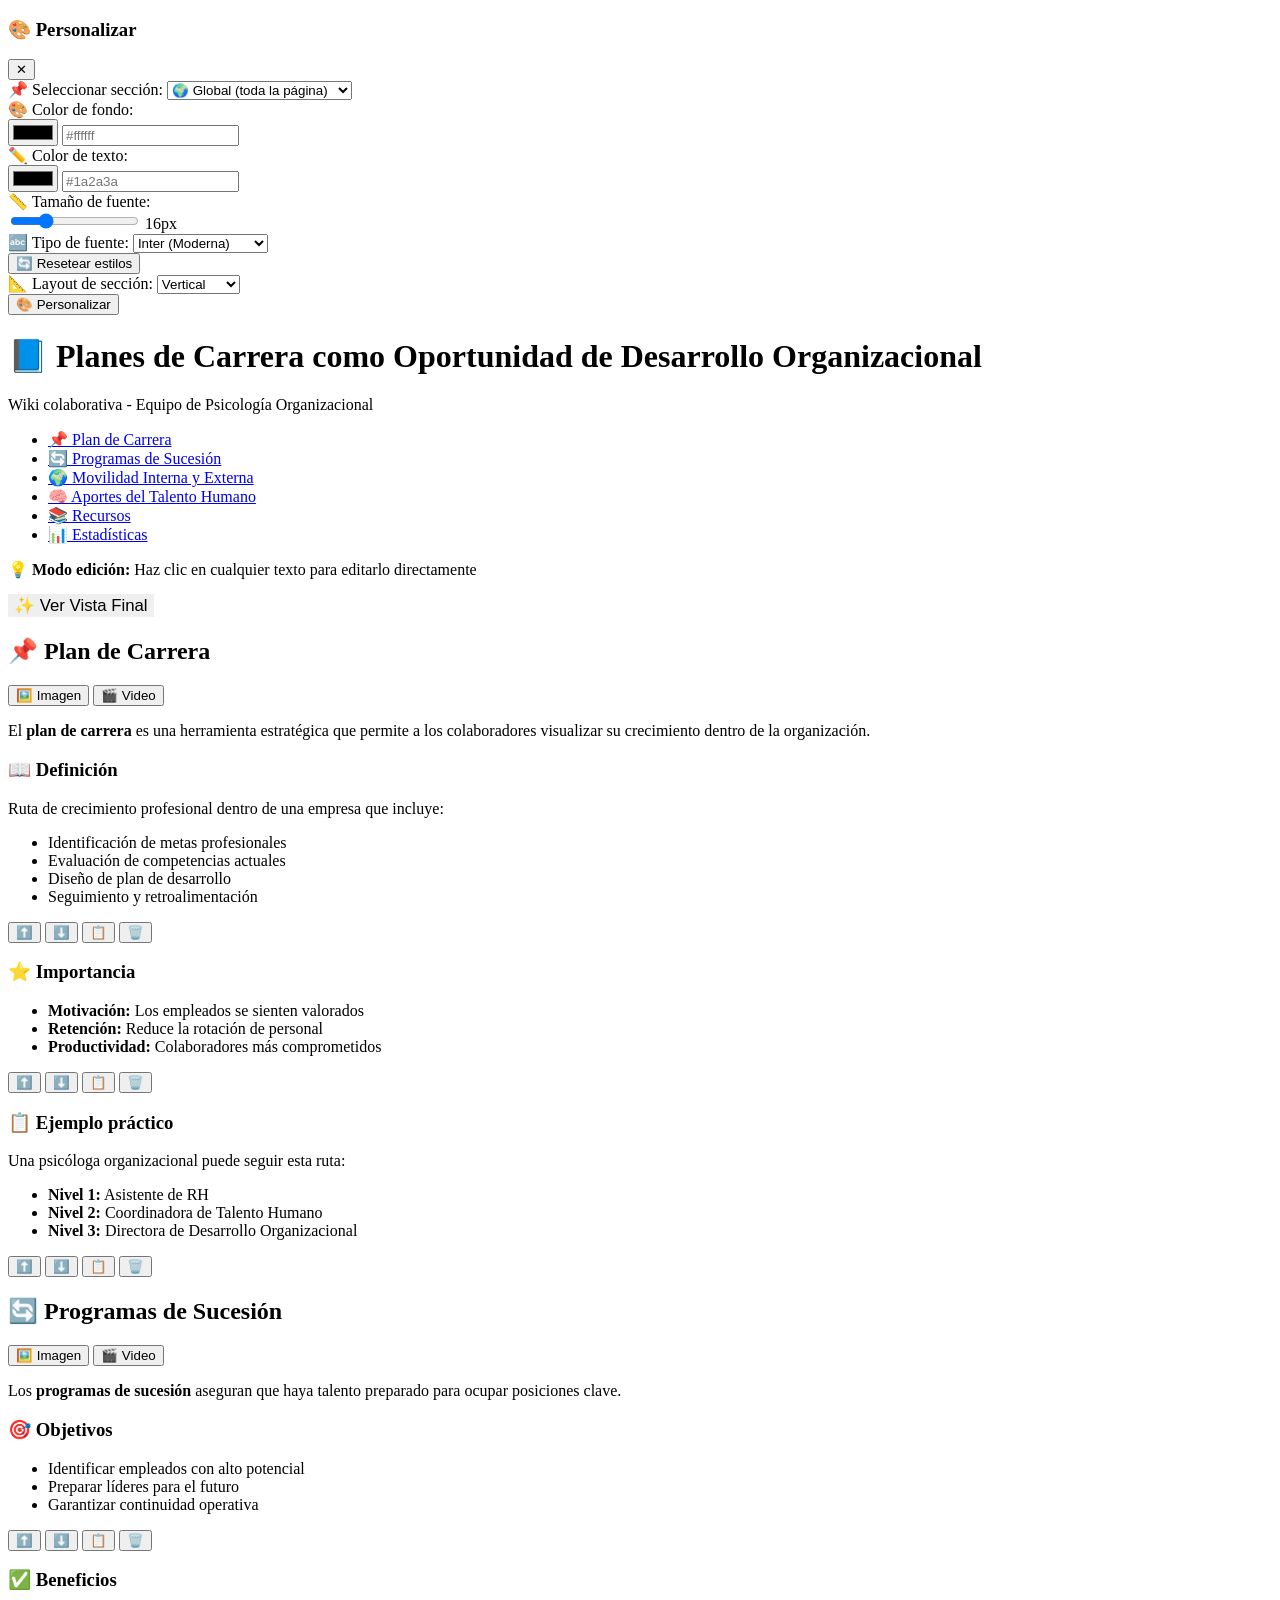
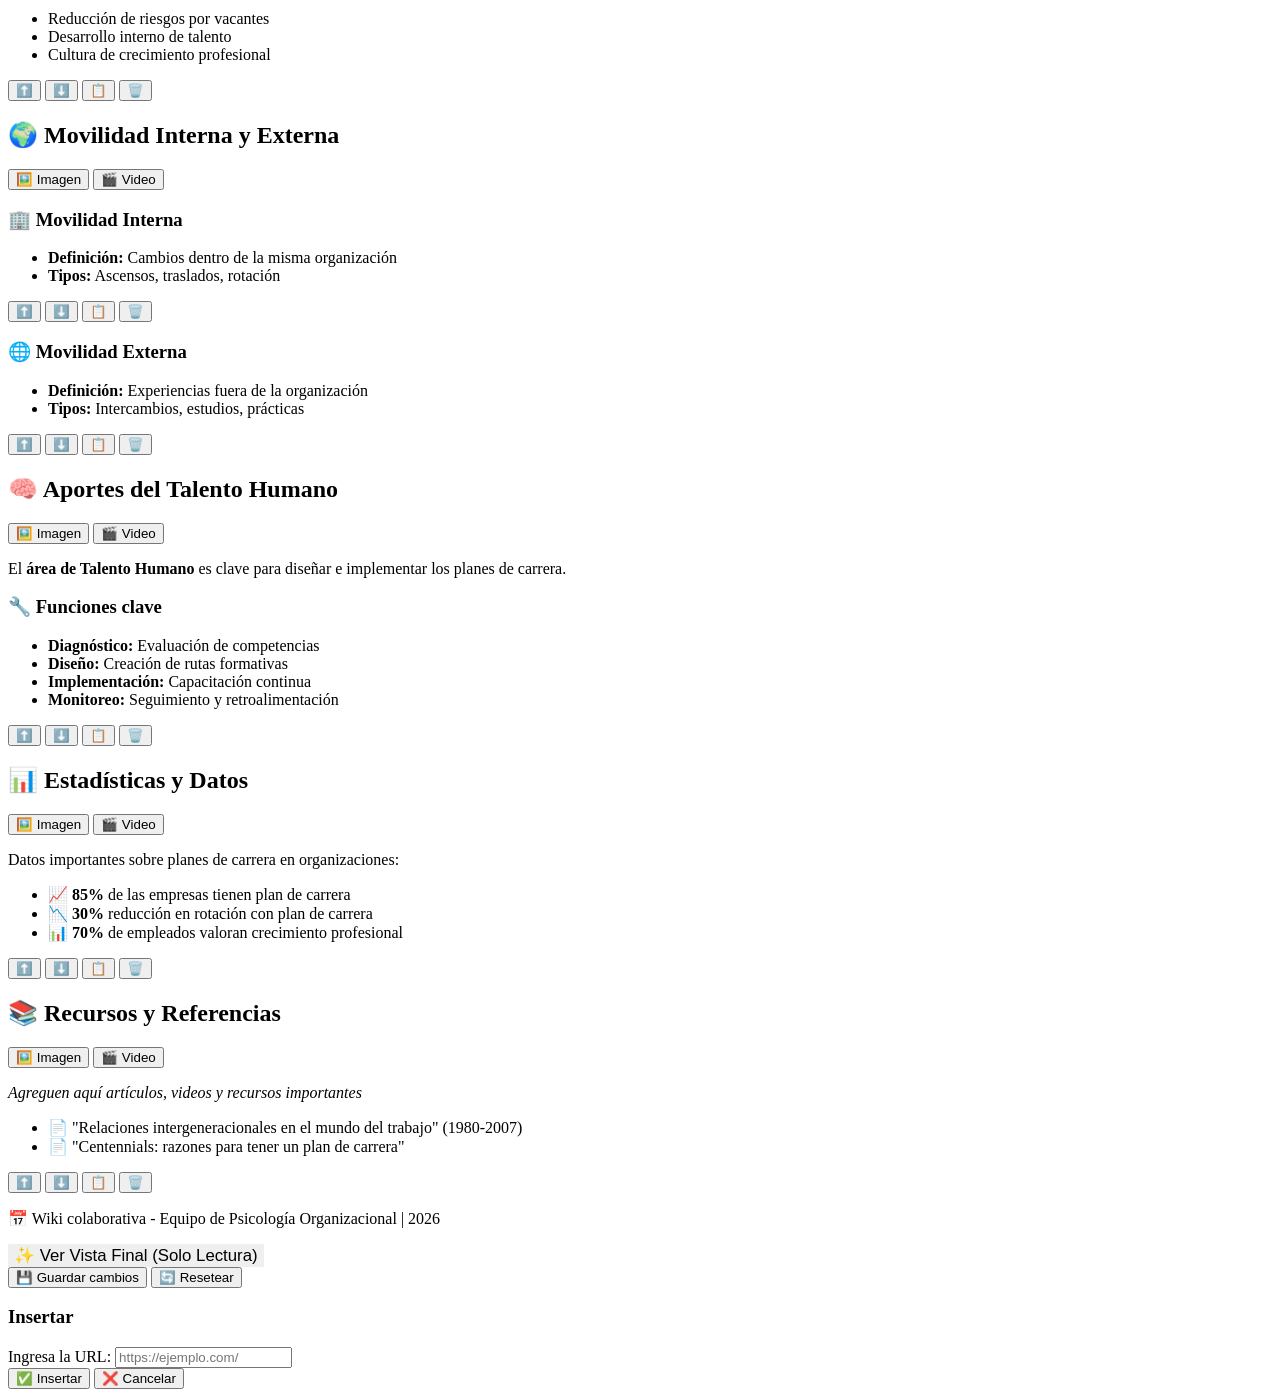
==== Wiki-desarrollo/index.html @ 8a9d63ef "Archivos en la raíz del repositorio" ====
<!DOCTYPE html>
<html lang="es">
<head>
    <meta charset="UTF-8">
    <meta name="viewport" content="width=device-width, initial-scale=1.0">
    <title>Wiki: Planes de Carrera</title>
    <link rel="stylesheet" href="style.css">
</head>
<body>

<!-- ==================== -->
<!-- PANEL DE PERSONALIZACIÓN -->
<!-- ==================== -->
<div id="panelPersonalizacion" class="panel-personalizacion">
    <div class="panel-header">
        <h3>🎨 Personalizar</h3>
        <button onclick="togglePanel()" class="btn-cerrar-panel">✕</button>
    </div>
    <div class="panel-body">
        <div class="grupo-control">
            <label>📌 Seleccionar sección:</label>
            <select id="selectorSeccion" onchange="cargarEstilosSeccion()">
                <option value="global">🌍 Global (toda la página)</option>
                <option value="header">📋 Header</option>
                <option value="plan-carrera">📌 Plan de Carrera</option>
                <option value="sucesion">🔄 Programas de Sucesión</option>
                <option value="movilidad">🌍 Movilidad</option>
                <option value="talento-humano">🧠 Talento Humano</option>
                <option value="recursos">📚 Recursos</option>
                <option value="estadisticas">📊 Estadísticas</option>
            </select>
        </div>
        <div class="grupo-control">
            <label>🎨 Color de fondo:</label>
            <div class="control-color">
                <input type="color" id="colorFondo" onchange="aplicarColorFondo()">
                <input type="text" id="colorFondoText" placeholder="#ffffff" onchange="aplicarColorFondo()">
            </div>
        </div>
        <div class="grupo-control">
            <label>✏️ Color de texto:</label>
            <div class="control-color">
                <input type="color" id="colorTexto" onchange="aplicarColorTexto()">
                <input type="text" id="colorTextoText" placeholder="#1a2a3a" onchange="aplicarColorTexto()">
            </div>
        </div>
        <div class="grupo-control">
            <label>📏 Tamaño de fuente:</label>
            <div class="control-rango">
                <input type="range" id="tamanoFuente" min="12" max="28" value="16" oninput="aplicarTamanoFuente()">
                <span id="tamanoFuenteValor">16px</span>
            </div>
        </div>
        <div class="grupo-control">
            <label>🔤 Tipo de fuente:</label>
            <select id="tipoFuente" onchange="aplicarTipoFuente()">
                <option value="'Inter', sans-serif">Inter (Moderna)</option>
                <option value="'Segoe UI', sans-serif">Segoe UI</option>
                <option value="'Georgia', serif">Georgia (Serif)</option>
                <option value="'Playfair Display', serif">Playfair Display</option>
                <option value="'Courier New', monospace">Courier New</option>
                <option value="'Arial', sans-serif">Arial</option>
                <option value="'Times New Roman', serif">Times New Roman</option>
            </select>
        </div>
        <div class="grupo-control">
            <button onclick="resetearEstilos()" class="btn-resetear">🔄 Resetear estilos</button>
        </div>
        <div class="grupo-control">
            <label>📐 Layout de sección:</label>
            <select id="selectorLayout" onchange="cambiarLayoutGlobal()">
                <option value="vertical">Vertical</option>
                <option value="horizontal">Horizontal</option>
                <option value="grid">Grid</option>
            </select>
        </div>
    </div>
</div>

<button onclick="togglePanel()" class="btn-abrir-panel" id="btnAbrirPanel">🎨 Personalizar</button>

<!-- ==================== -->
<!-- HEADER -->
<!-- ==================== -->
<header>
    <h1 id="titulo-principal" contenteditable="true">📘 Planes de Carrera como Oportunidad de Desarrollo Organizacional</h1>
    <p id="subtitulo" contenteditable="true">Wiki colaborativa - Equipo de Psicología Organizacional</p>
    <nav>
        <ul>
            <li><a href="#plan-carrera">📌 Plan de Carrera</a></li>
            <li><a href="#sucesion">🔄 Programas de Sucesión</a></li>
            <li><a href="#movilidad">🌍 Movilidad Interna y Externa</a></li>
            <li><a href="#talento-humano">🧠 Aportes del Talento Humano</a></li>
            <li><a href="#recursos">📚 Recursos</a></li>
            <li><a href="#estadisticas">📊 Estadísticas</a></li>
        </ul>
    </nav>
    <div class="edit-notice">💡 <strong>Modo edición:</strong> Haz clic en cualquier texto para editarlo directamente</div>
    <div style="margin-top:15px;">
        <button onclick="verVistaFinal()" class="btn-vista-final" style="border:none;cursor:pointer;font-size:1.05rem;">✨ Ver Vista Final</button>
    </div>
</header>

<!-- ==================== -->
<!-- CONTENIDO PRINCIPAL -->
<!-- ==================== -->
<main>

    <!-- ======================================== -->
    <!-- SECCIÓN 1: PLAN DE CARRERA -->
    <!-- ======================================== -->
    <section id="plan-carrera">
        <div class="seccion-header">
            <h2 contenteditable="true">📌 Plan de Carrera</h2>
            <div class="seccion-botones">
                <button onclick="insertarImagen('plan-carrera')" class="btn-insertar">🖼️ Imagen</button>
                <button onclick="insertarVideo('plan-carrera')" class="btn-insertar">🎬 Video</button>
            </div>
        </div>
        <div class="seccion-contenido" id="contenido-plan-carrera">
            <div class="panel-editable" data-id="panel1">
                <div contenteditable="true">
                    <p>El <strong>plan de carrera</strong> es una herramienta estratégica que permite a los colaboradores visualizar su crecimiento dentro de la organización.</p>
                    <h3>📖 Definición</h3>
                    <p>Ruta de crecimiento profesional dentro de una empresa que incluye:</p>
                    <ul>
                        <li>Identificación de metas profesionales</li>
                        <li>Evaluación de competencias actuales</li>
                        <li>Diseño de plan de desarrollo</li>
                        <li>Seguimiento y retroalimentación</li>
                    </ul>
                </div>
                <div class="panel-controls">
                    <button onclick="moverPanel(this,'up')">⬆️</button>
                    <button onclick="moverPanel(this,'down')">⬇️</button>
                    <button onclick="duplicarPanel(this)">📋</button>
                    <button onclick="eliminarPanel(this)" class="btn-eliminar">🗑️</button>
                </div>
            </div>
            <div class="panel-editable" data-id="panel2">
                <div contenteditable="true">
                    <h3>⭐ Importancia</h3>
                    <ul>
                        <li><strong>Motivación:</strong> Los empleados se sienten valorados</li>
                        <li><strong>Retención:</strong> Reduce la rotación de personal</li>
                        <li><strong>Productividad:</strong> Colaboradores más comprometidos</li>
                    </ul>
                </div>
                <div class="panel-controls">
                    <button onclick="moverPanel(this,'up')">⬆️</button>
                    <button onclick="moverPanel(this,'down')">⬇️</button>
                    <button onclick="duplicarPanel(this)">📋</button>
                    <button onclick="eliminarPanel(this)" class="btn-eliminar">🗑️</button>
                </div>
            </div>
            <div class="panel-editable" data-id="panel3">
                <div contenteditable="true">
                    <h3>📋 Ejemplo práctico</h3>
                    <p>Una psicóloga organizacional puede seguir esta ruta:</p>
                    <ul>
                        <li><strong>Nivel 1:</strong> Asistente de RH</li>
                        <li><strong>Nivel 2:</strong> Coordinadora de Talento Humano</li>
                        <li><strong>Nivel 3:</strong> Directora de Desarrollo Organizacional</li>
                    </ul>
                </div>
                <div class="panel-controls">
                    <button onclick="moverPanel(this,'up')">⬆️</button>
                    <button onclick="moverPanel(this,'down')">⬇️</button>
                    <button onclick="duplicarPanel(this)">📋</button>
                    <button onclick="eliminarPanel(this)" class="btn-eliminar">🗑️</button>
                </div>
            </div>
        </div>
    </section>

    <!-- ======================================== -->
    <!-- SECCIÓN 2: PROGRAMAS DE SUCESIÓN -->
    <!-- ======================================== -->
    <section id="sucesion">
        <div class="seccion-header">
            <h2 contenteditable="true">🔄 Programas de Sucesión</h2>
            <div class="seccion-botones">
                <button onclick="insertarImagen('sucesion')" class="btn-insertar">🖼️ Imagen</button>
                <button onclick="insertarVideo('sucesion')" class="btn-insertar">🎬 Video</button>
            </div>
        </div>
        <div class="seccion-contenido" id="contenido-sucesion">
            <div class="panel-editable" data-id="panel1">
                <div contenteditable="true">
                    <p>Los <strong>programas de sucesión</strong> aseguran que haya talento preparado para ocupar posiciones clave.</p>
                    <h3>🎯 Objetivos</h3>
                    <ul>
                        <li>Identificar empleados con alto potencial</li>
                        <li>Preparar líderes para el futuro</li>
                        <li>Garantizar continuidad operativa</li>
                    </ul>
                </div>
                <div class="panel-controls">
                    <button onclick="moverPanel(this,'up')">⬆️</button>
                    <button onclick="moverPanel(this,'down')">⬇️</button>
                    <button onclick="duplicarPanel(this)">📋</button>
                    <button onclick="eliminarPanel(this)" class="btn-eliminar">🗑️</button>
                </div>
            </div>
            <div class="panel-editable" data-id="panel2">
                <div contenteditable="true">
                    <h3>✅ Beneficios</h3>
                    <ul>
                        <li>Reducción de riesgos por vacantes</li>
                        <li>Desarrollo interno de talento</li>
                        <li>Cultura de crecimiento profesional</li>
                    </ul>
                </div>
                <div class="panel-controls">
                    <button onclick="moverPanel(this,'up')">⬆️</button>
                    <button onclick="moverPanel(this,'down')">⬇️</button>
                    <button onclick="duplicarPanel(this)">📋</button>
                    <button onclick="eliminarPanel(this)" class="btn-eliminar">🗑️</button>
                </div>
            </div>
        </div>
    </section>

    <!-- ======================================== -->
    <!-- SECCIÓN 3: MOVILIDAD -->
    <!-- ======================================== -->
    <section id="movilidad">
        <div class="seccion-header">
            <h2 contenteditable="true">🌍 Movilidad Interna y Externa</h2>
            <div class="seccion-botones">
                <button onclick="insertarImagen('movilidad')" class="btn-insertar">🖼️ Imagen</button>
                <button onclick="insertarVideo('movilidad')" class="btn-insertar">🎬 Video</button>
            </div>
        </div>
        <div class="seccion-contenido" id="contenido-movilidad">
            <div class="panel-editable" data-id="panel1">
                <div contenteditable="true">
                    <h3>🏢 Movilidad Interna</h3>
                    <ul>
                        <li><strong>Definición:</strong> Cambios dentro de la misma organización</li>
                        <li><strong>Tipos:</strong> Ascensos, traslados, rotación</li>
                    </ul>
                </div>
                <div class="panel-controls">
                    <button onclick="moverPanel(this,'up')">⬆️</button>
                    <button onclick="moverPanel(this,'down')">⬇️</button>
                    <button onclick="duplicarPanel(this)">📋</button>
                    <button onclick="eliminarPanel(this)" class="btn-eliminar">🗑️</button>
                </div>
            </div>
            <div class="panel-editable" data-id="panel2">
                <div contenteditable="true">
                    <h3>🌐 Movilidad Externa</h3>
                    <ul>
                        <li><strong>Definición:</strong> Experiencias fuera de la organización</li>
                        <li><strong>Tipos:</strong> Intercambios, estudios, prácticas</li>
                    </ul>
                </div>
                <div class="panel-controls">
                    <button onclick="moverPanel(this,'up')">⬆️</button>
                    <button onclick="moverPanel(this,'down')">⬇️</button>
                    <button onclick="duplicarPanel(this)">📋</button>
                    <button onclick="eliminarPanel(this)" class="btn-eliminar">🗑️</button>
                </div>
            </div>
        </div>
    </section>

    <!-- ======================================== -->
    <!-- SECCIÓN 4: TALENTO HUMANO -->
    <!-- ======================================== -->
    <section id="talento-humano">
        <div class="seccion-header">
            <h2 contenteditable="true">🧠 Aportes del Talento Humano</h2>
            <div class="seccion-botones">
                <button onclick="insertarImagen('talento-humano')" class="btn-insertar">🖼️ Imagen</button>
                <button onclick="insertarVideo('talento-humano')" class="btn-insertar">🎬 Video</button>
            </div>
        </div>
        <div class="seccion-contenido" id="contenido-talento-humano">
            <div class="panel-editable" data-id="panel1">
                <div contenteditable="true">
                    <p>El <strong>área de Talento Humano</strong> es clave para diseñar e implementar los planes de carrera.</p>
                    <h3>🔧 Funciones clave</h3>
                    <ul>
                        <li><strong>Diagnóstico:</strong> Evaluación de competencias</li>
                        <li><strong>Diseño:</strong> Creación de rutas formativas</li>
                        <li><strong>Implementación:</strong> Capacitación continua</li>
                        <li><strong>Monitoreo:</strong> Seguimiento y retroalimentación</li>
                    </ul>
                </div>
                <div class="panel-controls">
                    <button onclick="moverPanel(this,'up')">⬆️</button>
                    <button onclick="moverPanel(this,'down')">⬇️</button>
                    <button onclick="duplicarPanel(this)">📋</button>
                    <button onclick="eliminarPanel(this)" class="btn-eliminar">🗑️</button>
                </div>
            </div>
        </div>
    </section>

    <!-- ======================================== -->
    <!-- SECCIÓN 5: ESTADÍSTICAS -->
    <!-- ======================================== -->
    <section id="estadisticas">
        <div class="seccion-header">
            <h2 contenteditable="true">📊 Estadísticas y Datos</h2>
            <div class="seccion-botones">
                <button onclick="insertarImagen('estadisticas')" class="btn-insertar">🖼️ Imagen</button>
                <button onclick="insertarVideo('estadisticas')" class="btn-insertar">🎬 Video</button>
            </div>
        </div>
        <div class="seccion-contenido" id="contenido-estadisticas">
            <div class="panel-editable" data-id="panel1">
                <div contenteditable="true">
                    <p>Datos importantes sobre planes de carrera en organizaciones:</p>
                    <ul>
                        <li>📈 <strong>85%</strong> de las empresas tienen plan de carrera</li>
                        <li>📉 <strong>30%</strong> reducción en rotación con plan de carrera</li>
                        <li>📊 <strong>70%</strong> de empleados valoran crecimiento profesional</li>
                    </ul>
                </div>
                <div class="panel-controls">
                    <button onclick="moverPanel(this,'up')">⬆️</button>
                    <button onclick="moverPanel(this,'down')">⬇️</button>
                    <button onclick="duplicarPanel(this)">📋</button>
                    <button onclick="eliminarPanel(this)" class="btn-eliminar">🗑️</button>
                </div>
            </div>
        </div>
    </section>

    <!-- ======================================== -->
    <!-- SECCIÓN 6: RECURSOS -->
    <!-- ======================================== -->
    <section id="recursos">
        <div class="seccion-header">
            <h2 contenteditable="true">📚 Recursos y Referencias</h2>
            <div class="seccion-botones">
                <button onclick="insertarImagen('recursos')" class="btn-insertar">🖼️ Imagen</button>
                <button onclick="insertarVideo('recursos')" class="btn-insertar">🎬 Video</button>
            </div>
        </div>
        <div class="seccion-contenido" id="contenido-recursos">
            <div class="panel-editable" data-id="panel1">
                <div contenteditable="true">
                    <p><em>Agreguen aquí artículos, videos y recursos importantes</em></p>
                    <ul>
                        <li>📄 "Relaciones intergeneracionales en el mundo del trabajo" (1980-2007)</li>
                        <li>📄 "Centennials: razones para tener un plan de carrera"</li>
                    </ul>
                </div>
                <div class="panel-controls">
                    <button onclick="moverPanel(this,'up')">⬆️</button>
                    <button onclick="moverPanel(this,'down')">⬇️</button>
                    <button onclick="duplicarPanel(this)">📋</button>
                    <button onclick="eliminarPanel(this)" class="btn-eliminar">🗑️</button>
                </div>
            </div>
        </div>
    </section>

</main>

<!-- ==================== -->
<!-- FOOTER -->
<!-- ==================== -->
<footer>
    <p contenteditable="true">📅 Wiki colaborativa - Equipo de Psicología Organizacional | 2026</p>
    <div style="margin-top:15px;">
        <button onclick="verVistaFinal()" class="btn-vista-final" style="border:none;cursor:pointer;font-size:1.05rem;">✨ Ver Vista Final (Solo Lectura)</button>
    </div>
</footer>

<!-- ==================== -->
<!-- BOTONES DE GUARDADO -->
<!-- ==================== -->
<div class="save-button">
    <button onclick="guardarCambios()">💾 Guardar cambios</button>
    <button onclick="resetearPagina()">🔄 Resetear</button>
</div>

<!-- ==================== -->
<!-- MODAL PARA INSERTAR -->
<!-- ==================== -->
<div id="modalInsertar" class="modal-insertar">
    <div class="modal-contenido">
        <h3 id="modalTitulo">Insertar</h3>
        <label id="modalLabel">Ingresa la URL:</label>
        <input type="text" id="modalInput" placeholder="https://ejemplo.com/">
        <div class="modal-botones">
            <button onclick="confirmarInsercion()" class="btn-aceptar">✅ Insertar</button>
            <button onclick="cerrarModal()" class="btn-cancelar">❌ Cancelar</button>
        </div>
    </div>
</div>

<!-- ==================== -->
<!-- SCRIPTS -->
<!-- ==================== -->
<script src="script.js"></script>
<script>
    window.addEventListener('load', function() {
        const contenidoGuardado = localStorage.getItem('wiki-contenido');
        if (contenidoGuardado) {
            console.log('📂 Hay cambios guardados. Fecha: ' + localStorage.getItem('wiki-fecha'));
        }
    });
</script>

</body>
</html>
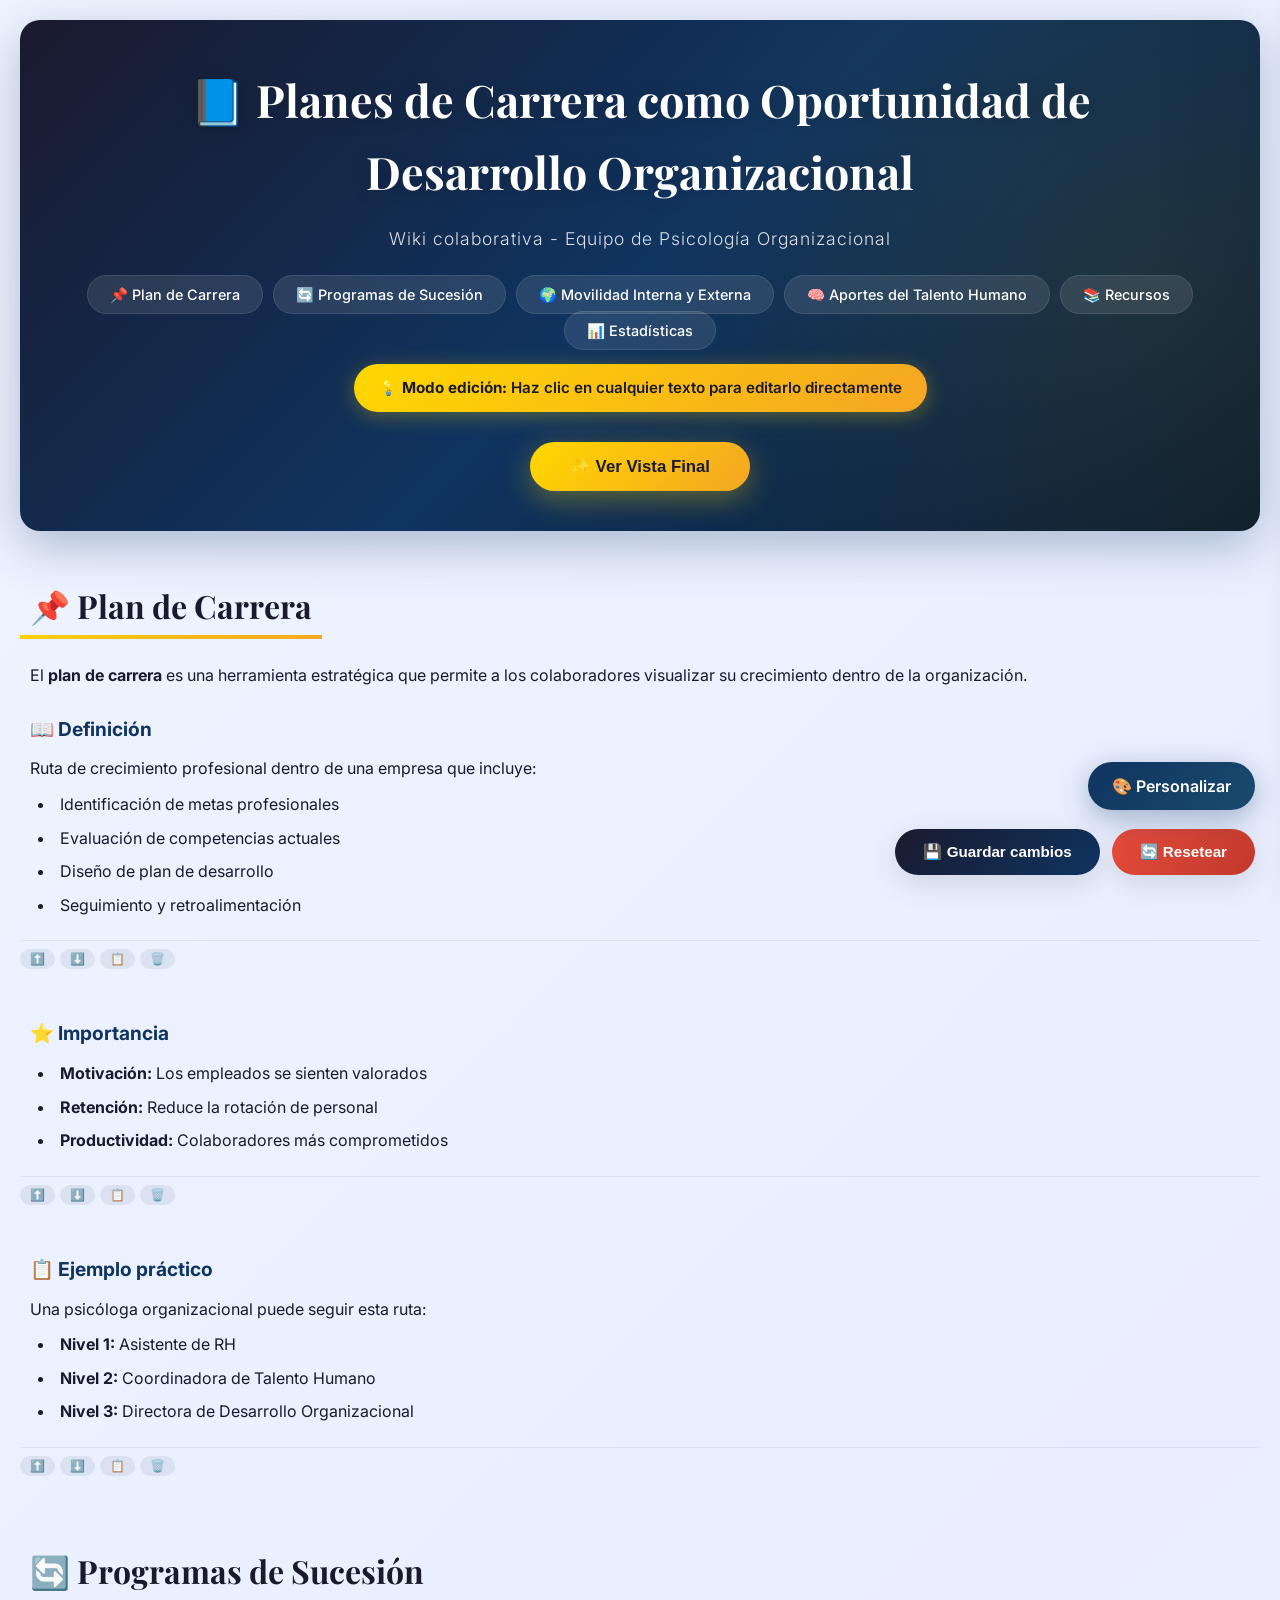
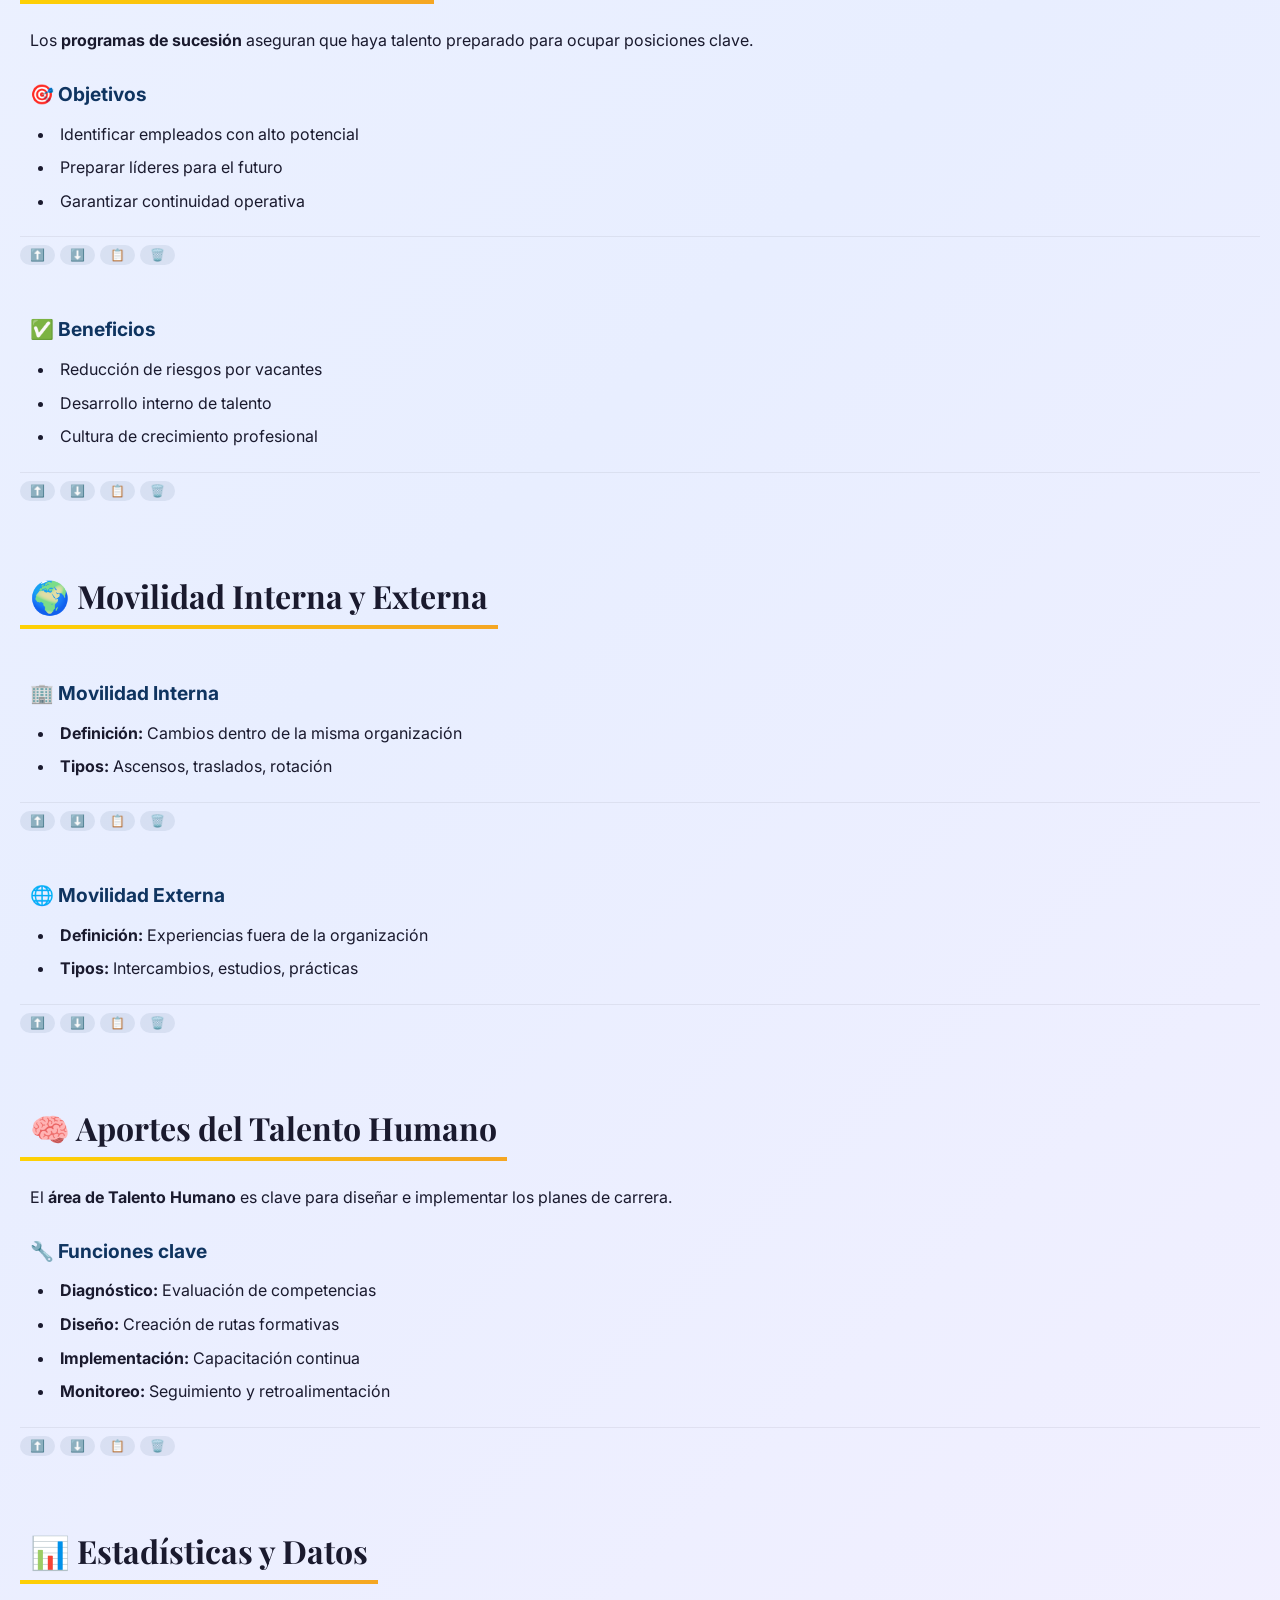
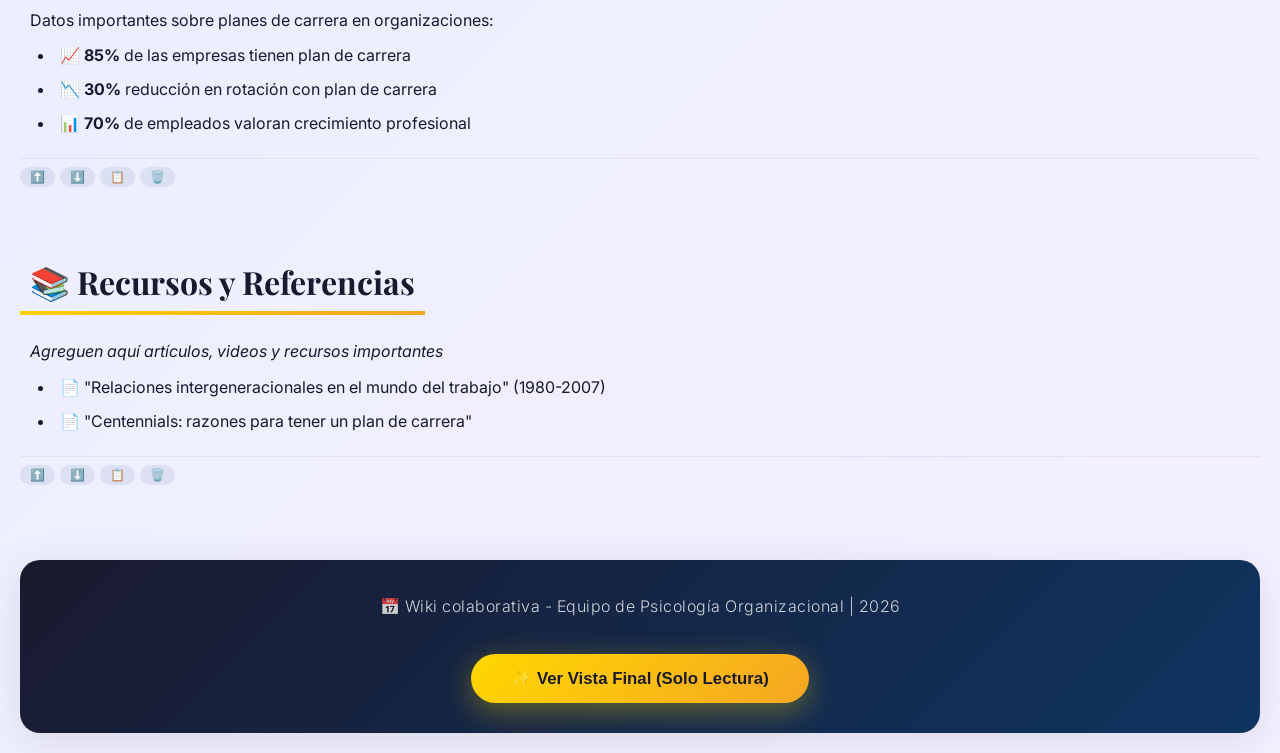
==== commit 8ae46dea: "Actualizar estilos" ====
--- a/Wiki-desarrollo/index.html
+++ b/Wiki-desarrollo/index.html
@@ -386,8 +386,13 @@
 <div id="modalInsertar" class="modal-insertar">
     <div class="modal-contenido">
         <h3 id="modalTitulo">Insertar</h3>
-        <label id="modalLabel">Ingresa la URL:</label>
-        <input type="text" id="modalInput" placeholder="https://ejemplo.com/">
+        <label id="modalLabel">Ingresa la URL o sube una imagen:</label>
+        <input type="text" id="modalInput" placeholder="https://ejemplo.com/imagen.png">
+        <div style="text-align:center;margin:10px 0;color:#888;">— O —</div>
+        <input type="file" id="modalFileInput" accept="image/*" style="width:100%;padding:10px;border:2px dashed #e0e0e0;border-radius:10px;cursor:pointer;">
+        <div id="modalPreview" style="margin-top:10px;display:none;text-align:center;">
+            <img id="previewImagen" src="#" alt="Vista previa" style="max-width:100%;max-height:200px;border-radius:8px;">
+        </div>
         <div class="modal-botones">
             <button onclick="confirmarInsercion()" class="btn-aceptar">✅ Insertar</button>
             <button onclick="cerrarModal()" class="btn-cancelar">❌ Cancelar</button>
--- a/Wiki-desarrollo/style.css
+++ b/Wiki-desarrollo/style.css
@@ -0,0 +1,991 @@
+@import url('https://fonts.googleapis.com/css2?family=Inter:wght@300;400;600;700;800&family=Playfair+Display:wght@700&display=swap');
+
+:root {
+    --color-primary: #1a1a2e;
+    --color-secondary: #0f3460;
+    --color-accent: #ffd700;
+    --color-accent-hover: #f5a623;
+    --color-bg-start: #f0f4ff;
+    --color-bg-middle: #e8eeff;
+    --color-bg-end: #f5f0ff;
+    --font-main: 'Inter', 'Segoe UI', Tahoma, Geneva, Verdana, sans-serif;
+    --font-title: 'Playfair Display', serif;
+    --shadow: 0 8px 40px rgba(0, 0, 0, 0.06);
+    --shadow-hover: 0 12px 60px rgba(0, 0, 0, 0.08);
+    --border-radius: 20px;
+    --text-dark: #1a1a2e;
+    --text-light: #ffffff;
+}
+
+* {
+    margin: 0;
+    padding: 0;
+    box-sizing: border-box;
+}
+
+body {
+    font-family: var(--font-main);
+    background: linear-gradient(135deg, var(--color-bg-start) 0%, var(--color-bg-middle) 50%, var(--color-bg-end) 100%);
+    color: var(--text-dark);
+    line-height: 1.6;
+    padding: 20px;
+    min-height: 100vh;
+}
+
+/* ==================== */
+/* HEADER */
+/* ==================== */
+header {
+    background: linear-gradient(135deg, var(--color-primary) 0%, var(--color-secondary) 50%, #0a1a2e 100%);
+    color: var(--text-light);
+    padding: 40px 50px;
+    border-radius: var(--border-radius);
+    margin-bottom: 35px;
+    text-align: center;
+    box-shadow: 0 15px 50px rgba(15, 52, 96, 0.3);
+    position: relative;
+    overflow: hidden;
+}
+
+header::before {
+    content: '';
+    position: absolute;
+    top: -50%;
+    right: -30%;
+    width: 80%;
+    height: 200%;
+    background: radial-gradient(circle, rgba(255, 215, 0, 0.08) 0%, transparent 70%);
+    animation: floatBg 25s infinite linear;
+}
+
+@keyframes floatBg {
+    0% { transform: rotate(0deg) scale(1); }
+    50% { transform: rotate(180deg) scale(1.2); }
+    100% { transform: rotate(360deg) scale(1); }
+}
+
+header h1 {
+    font-family: var(--font-title);
+    font-size: 2.8rem;
+    margin-bottom: 10px;
+    position: relative;
+    z-index: 1;
+    text-shadow: 0 2px 20px rgba(0, 0, 0, 0.2);
+}
+
+header p {
+    font-size: 1.1rem;
+    opacity: 0.85;
+    position: relative;
+    z-index: 1;
+    font-weight: 300;
+    letter-spacing: 1px;
+}
+
+.edit-notice {
+    background: linear-gradient(135deg, var(--color-accent), var(--color-accent-hover));
+    color: var(--text-dark);
+    padding: 12px 25px;
+    border-radius: 50px;
+    margin-top: 20px;
+    display: inline-block;
+    font-weight: 600;
+    font-size: 0.95rem;
+    box-shadow: 0 4px 20px rgba(255, 215, 0, 0.3);
+    position: relative;
+    z-index: 1;
+}
+
+/* ==================== */
+/* NAVEGACIÓN */
+/* ==================== */
+nav {
+    margin-top: 25px;
+    position: relative;
+    z-index: 1;
+}
+
+nav ul {
+    list-style: none;
+    display: flex;
+    flex-wrap: wrap;
+    justify-content: center;
+    gap: 10px;
+}
+
+nav ul li a {
+    color: var(--text-light);
+    background: rgba(255, 255, 255, 0.1);
+    padding: 10px 22px;
+    border-radius: 50px;
+    text-decoration: none;
+    font-weight: 500;
+    transition: all 0.3s ease;
+    backdrop-filter: blur(10px);
+    border: 1px solid rgba(255, 255, 255, 0.1);
+    font-size: 0.9rem;
+}
+
+nav ul li a:hover {
+    background: rgba(255, 215, 0, 0.2);
+    transform: translateY(-3px);
+    box-shadow: 0 8px 30px rgba(255, 215, 0, 0.15);
+    border-color: rgba(255, 215, 0, 0.3);
+}
+
+/* ==================== */
+/* BOTÓN VISTA FINAL */
+/* ==================== */
+.btn-vista-final {
+    display: inline-block;
+    background: linear-gradient(135deg, var(--color-accent), var(--color-accent-hover));
+    color: var(--text-dark) !important;
+    padding: 14px 40px;
+    border-radius: 50px;
+    text-decoration: none;
+    font-weight: 700;
+    font-size: 1.05rem;
+    box-shadow: 0 8px 30px rgba(255, 215, 0, 0.35);
+    transition: all 0.3s ease;
+    margin-top: 15px;
+    position: relative;
+    z-index: 1;
+}
+
+.btn-vista-final:hover {
+    transform: translateY(-3px) scale(1.02);
+    box-shadow: 0 12px 40px rgba(255, 215, 0, 0.5);
+}
+
+/* ==================== */
+/* SECCIONES - SIN RECUADROS */
+/* ==================== */
+main section {
+    background: transparent;
+    padding: 10px 0 30px 0;
+    margin-bottom: 20px;
+    border: none;
+    box-shadow: none;
+    transition: none;
+}
+
+main section:hover {
+    transform: none;
+    box-shadow: none;
+}
+
+main section h2 {
+    font-family: var(--font-title);
+    color: var(--color-primary);
+    font-size: 2rem;
+    border-bottom: 4px solid;
+    border-image: linear-gradient(135deg, var(--color-accent), var(--color-accent-hover)) 1;
+    padding-bottom: 12px;
+    margin-bottom: 20px;
+}
+
+main section h3 {
+    color: var(--color-secondary);
+    font-weight: 700;
+    margin: 25px 0 12px 0;
+    font-size: 1.2rem;
+}
+
+main section ul {
+    padding-left: 25px;
+    margin: 10px 0;
+}
+
+main section ul li {
+    margin-bottom: 8px;
+    padding-left: 5px;
+}
+
+/* ==================== */
+/* SECCIÓN HEADER CON BOTONES */
+/* ==================== */
+.seccion-header {
+    display: flex;
+    justify-content: space-between;
+    align-items: center;
+    flex-wrap: wrap;
+    gap: 15px;
+    margin-bottom: 15px;
+    position: relative;
+}
+
+.seccion-header h2 {
+    margin-bottom: 0 !important;
+}
+
+/* Botones ocultos por defecto - aparecen al hover */
+.seccion-botones {
+    display: flex;
+    gap: 6px;
+    flex-wrap: wrap;
+    align-items: center;
+    opacity: 0;
+    visibility: hidden;
+    transition: all 0.3s ease;
+    transform: translateY(-5px);
+}
+
+section:hover .seccion-botones,
+.seccion-header:hover .seccion-botones {
+    opacity: 1;
+    visibility: visible;
+    transform: translateY(0);
+}
+
+.btn-insertar {
+    padding: 5px 12px;
+    border: none;
+    border-radius: 20px;
+    background: linear-gradient(135deg, #0f3460, #1a4b6e);
+    color: white;
+    font-size: 0.7rem;
+    font-weight: 600;
+    cursor: pointer;
+    transition: all 0.3s ease;
+    font-family: var(--font-main);
+    display: inline-flex;
+    align-items: center;
+    gap: 3px;
+    white-space: nowrap;
+}
+
+.btn-insertar:hover {
+    transform: translateY(-2px);
+    box-shadow: 0 4px 15px rgba(15, 52, 96, 0.3);
+}
+
+.btn-insertar:active {
+    transform: scale(0.95);
+}
+
+/* ==================== */
+/* PANELES EDITABLES - SIN RECUADROS */
+/* ==================== */
+.seccion-contenido {
+    display: flex;
+    flex-direction: column;
+    gap: 10px;
+}
+
+.seccion-contenido.horizontal {
+    display: flex;
+    flex-direction: row;
+    flex-wrap: wrap;
+}
+
+.seccion-contenido.horizontal .panel-editable {
+    flex: 1;
+    min-width: 250px;
+}
+
+.seccion-contenido.grid {
+    display: grid;
+    grid-template-columns: repeat(auto-fit, minmax(300px, 1fr));
+    gap: 20px;
+}
+
+.panel-editable {
+    background: transparent;
+    border: none;
+    border-radius: 0;
+    padding: 5px 0;
+    transition: none;
+    position: relative;
+}
+
+.panel-editable:hover {
+    border-color: transparent;
+    box-shadow: none;
+}
+
+.panel-editable.dragging {
+    opacity: 0.5;
+}
+
+.panel-controls {
+    display: flex;
+    gap: 5px;
+    margin-top: 8px;
+    padding-top: 8px;
+    border-top: 1px solid rgba(0,0,0,0.06);
+    flex-wrap: wrap;
+}
+
+.panel-controls button {
+    padding: 3px 10px;
+    border: none;
+    border-radius: 15px;
+    background: rgba(15, 52, 96, 0.08);
+    color: #0f3460;
+    font-size: 0.75rem;
+    cursor: pointer;
+    transition: all 0.2s ease;
+}
+
+.panel-controls button:hover {
+    background: #0f3460;
+    color: white;
+    transform: scale(1.05);
+}
+
+.panel-controls .btn-eliminar:hover {
+    background: #e74c3c;
+    color: white;
+}
+
+/* ==================== */
+/* IMÁGENES EDITABLES */
+/* ==================== */
+.panel-editable img {
+    max-width: 100%;
+    max-height: 400px;
+    height: auto;
+    border-radius: 8px;
+    margin: 10px 0;
+    cursor: pointer;
+    transition: all 0.3s ease;
+}
+
+.panel-editable img:hover {
+    box-shadow: 0 4px 20px rgba(0, 0, 0, 0.1);
+}
+
+.panel-editable .imagen-container {
+    position: relative;
+    display: inline-block;
+    max-width: 100%;
+}
+
+.panel-editable .imagen-container .btn-eliminar-imagen {
+    position: absolute;
+    top: 5px;
+    right: 5px;
+    background: rgba(231, 76, 60, 0.9);
+    color: white;
+    border: none;
+    border-radius: 50%;
+    width: 25px;
+    height: 25px;
+    cursor: pointer;
+    font-size: 0.8rem;
+    display: flex;
+    align-items: center;
+    justify-content: center;
+    transition: all 0.2s ease;
+}
+
+.panel-editable .imagen-container .btn-eliminar-imagen:hover {
+    transform: scale(1.1);
+    background: #e74c3c;
+}
+
+.panel-editable iframe {
+    max-width: 100%;
+    border-radius: 8px;
+    margin: 10px 0;
+}
+
+/* ==================== */
+/* ESTILOS DE EDICIÓN */
+/* ==================== */
+[contenteditable="true"] {
+    outline: 2px solid transparent;
+    transition: all 0.3s ease;
+    padding: 4px 10px;
+    border-radius: 8px;
+    cursor: text;
+    background: transparent !important;
+}
+
+[contenteditable="true"]:hover {
+    outline: 2px dashed rgba(255, 215, 0, 0.5);
+    background: rgba(255, 215, 0, 0.04) !important;
+}
+
+[contenteditable="true"]:focus {
+    outline: 2px solid var(--color-secondary);
+    background: rgba(15, 52, 96, 0.04) !important;
+    box-shadow: 0 0 0 6px rgba(15, 52, 96, 0.06);
+}
+
+[contenteditable="true"]:focus,
+[contenteditable="true"]:focus * {
+    background: transparent !important;
+}
+
+/* ==================== */
+/* TABLAS */
+/* ==================== */
+table {
+    width: 100%;
+    border-collapse: collapse;
+    margin: 20px 0;
+    border-radius: 16px;
+    overflow: hidden;
+    box-shadow: 0 4px 20px rgba(0, 0, 0, 0.04);
+}
+
+table th {
+    background: linear-gradient(135deg, var(--color-primary), var(--color-secondary));
+    color: var(--text-light);
+    padding: 14px 20px;
+    text-align: left;
+    font-weight: 600;
+}
+
+table td {
+    padding: 14px 20px;
+    border-bottom: 1px solid #eef2f7;
+}
+
+table tr:nth-child(even) {
+    background: #f8faff;
+}
+
+table tr:hover {
+    background: #f0f4ff;
+}
+
+/* ==================== */
+/* BOTONES DE ACCIÓN */
+/* ==================== */
+.save-button {
+    position: fixed;
+    bottom: 25px;
+    right: 25px;
+    display: flex;
+    gap: 12px;
+    z-index: 9990;
+}
+
+.save-button button {
+    padding: 14px 28px;
+    border: none;
+    border-radius: 50px;
+    font-weight: 600;
+    font-size: 0.95rem;
+    cursor: pointer;
+    transition: all 0.3s ease;
+    box-shadow: 0 8px 30px rgba(0, 0, 0, 0.12);
+}
+
+.save-button button:first-child {
+    background: linear-gradient(135deg, var(--color-primary), var(--color-secondary));
+    color: var(--text-light);
+}
+
+.save-button button:first-child:hover {
+    transform: translateY(-3px);
+    box-shadow: 0 12px 40px rgba(15, 52, 96, 0.3);
+}
+
+.save-button button:last-child {
+    background: linear-gradient(135deg, #e74c3c, #c0392b);
+    color: var(--text-light);
+}
+
+.save-button button:last-child:hover {
+    transform: translateY(-3px);
+    box-shadow: 0 12px 40px rgba(231, 76, 60, 0.3);
+}
+
+/* ==================== */
+/* FOOTER */
+/* ==================== */
+footer {
+    text-align: center;
+    margin-top: 40px;
+    padding: 30px;
+    background: linear-gradient(135deg, var(--color-primary), var(--color-secondary));
+    color: var(--text-light);
+    border-radius: var(--border-radius);
+    box-shadow: 0 8px 40px rgba(0, 0, 0, 0.1);
+}
+
+footer p {
+    opacity: 0.8;
+    font-weight: 300;
+    letter-spacing: 0.5px;
+}
+
+/* ==================== */
+/* NOTIFICACIÓN FLOTANTE */
+/* ==================== */
+.notificacion-flotante {
+    position: fixed;
+    top: -80px;
+    left: 50%;
+    transform: translateX(-50%);
+    background: linear-gradient(135deg, #00b894, #00a381);
+    color: white;
+    padding: 16px 32px;
+    border-radius: 12px;
+    box-shadow: 0 8px 30px rgba(0, 184, 148, 0.5);
+    font-family: var(--font-main);
+    font-weight: 600;
+    font-size: 1rem;
+    z-index: 9999;
+    transition: all 0.6s cubic-bezier(0.68, -0.55, 0.265, 1.55);
+    display: flex;
+    align-items: center;
+    gap: 12px;
+    min-width: 280px;
+    max-width: 90%;
+    border: 1px solid rgba(255, 255, 255, 0.2);
+}
+
+.notificacion-flotante.visible {
+    top: 30px;
+}
+
+.notificacion-icono {
+    font-size: 1.4rem;
+    flex-shrink: 0;
+}
+
+.notificacion-mensaje {
+    flex: 1;
+}
+
+.notificacion-progreso {
+    position: absolute;
+    bottom: 0;
+    left: 0;
+    height: 4px;
+    background: rgba(255, 255, 255, 0.6);
+    border-radius: 0 0 12px 12px;
+    animation: progreso 3s linear forwards;
+    width: 100%;
+}
+
+@keyframes progreso {
+    0% { width: 100%; }
+    100% { width: 0%; }
+}
+
+/* ==================== */
+/* OVERLAY OSCURO */
+/* ==================== */
+.overlay-oscuro {
+    position: fixed;
+    top: 0;
+    left: 0;
+    width: 100%;
+    height: 100%;
+    background: rgba(0, 0, 0, 0.5);
+    backdrop-filter: blur(4px);
+    z-index: 9998;
+    opacity: 0;
+    transition: opacity 0.4s ease;
+    pointer-events: none;
+}
+
+.overlay-oscuro.visible {
+    opacity: 1;
+}
+
+/* ==================== */
+/* MODAL PARA INSERTAR */
+/* ==================== */
+.modal-insertar {
+    display: none;
+    position: fixed;
+    top: 0;
+    left: 0;
+    width: 100%;
+    height: 100%;
+    background: rgba(0, 0, 0, 0.5);
+    backdrop-filter: blur(5px);
+    z-index: 10001;
+    justify-content: center;
+    align-items: center;
+}
+
+.modal-insertar.visible {
+    display: flex;
+}
+
+.modal-contenido {
+    background: white;
+    padding: 30px;
+    border-radius: 20px;
+    max-width: 500px;
+    width: 90%;
+    box-shadow: 0 20px 60px rgba(0, 0, 0, 0.3);
+}
+
+.modal-contenido h3 {
+    margin-bottom: 15px;
+    color: #0f3460;
+}
+
+.modal-contenido label {
+    display: block;
+    margin-bottom: 8px;
+    font-weight: 500;
+}
+
+.modal-contenido input {
+    width: 100%;
+    padding: 10px 14px;
+    border: 2px solid #e0e0e0;
+    border-radius: 10px;
+    font-size: 1rem;
+    margin-bottom: 10px;
+}
+
+.modal-contenido input:focus {
+    border-color: #0f3460;
+    outline: none;
+}
+
+.modal-botones {
+    display: flex;
+    gap: 10px;
+    justify-content: flex-end;
+}
+
+.modal-botones button {
+    padding: 10px 24px;
+    border: none;
+    border-radius: 25px;
+    font-weight: 600;
+    cursor: pointer;
+    transition: all 0.3s ease;
+}
+
+.modal-botones .btn-aceptar {
+    background: linear-gradient(135deg, #0f3460, #1a4b6e);
+    color: white;
+}
+
+.modal-botones .btn-aceptar:hover {
+    transform: scale(1.05);
+}
+
+.modal-botones .btn-cancelar {
+    background: #e74c3c;
+    color: white;
+}
+
+.modal-botones .btn-cancelar:hover {
+    transform: scale(1.05);
+}
+
+/* ==================== */
+/* PANEL DE PERSONALIZACIÓN */
+/* ==================== */
+.panel-personalizacion {
+    position: fixed;
+    top: 0;
+    right: -420px;
+    width: 400px;
+    height: 100vh;
+    background: #ffffff;
+    box-shadow: -5px 0 30px rgba(0, 0, 0, 0.15);
+    z-index: 10000;
+    transition: right 0.4s cubic-bezier(0.68, -0.55, 0.265, 1.55);
+    overflow-y: auto;
+    font-family: var(--font-main);
+}
+
+.panel-personalizacion.abierto {
+    right: 0;
+}
+
+.panel-header {
+    background: linear-gradient(135deg, #1a1a2e, #0f3460);
+    color: white;
+    padding: 20px 25px;
+    display: flex;
+    justify-content: space-between;
+    align-items: center;
+    position: sticky;
+    top: 0;
+    z-index: 1;
+}
+
+.panel-header h3 {
+    margin: 0;
+    font-size: 1.2rem;
+    font-weight: 700;
+}
+
+.btn-cerrar-panel {
+    background: rgba(255, 255, 255, 0.15);
+    border: none;
+    color: white;
+    font-size: 1.4rem;
+    cursor: pointer;
+    padding: 0 10px;
+    border-radius: 8px;
+    transition: background 0.3s;
+}
+
+.btn-cerrar-panel:hover {
+    background: rgba(255, 255, 255, 0.25);
+}
+
+.panel-body {
+    padding: 25px;
+}
+
+.grupo-control {
+    margin-bottom: 25px;
+    padding-bottom: 20px;
+    border-bottom: 1px solid #eee;
+}
+
+.grupo-control:last-child {
+    border-bottom: none;
+    margin-bottom: 0;
+}
+
+.grupo-control label {
+    display: block;
+    font-weight: 600;
+    font-size: 0.95rem;
+    color: #1a2a3a;
+    margin-bottom: 8px;
+}
+
+.grupo-control select {
+    width: 100%;
+    padding: 10px 14px;
+    border: 2px solid #e0e0e0;
+    border-radius: 10px;
+    font-size: 0.95rem;
+    background: white;
+    transition: border-color 0.3s;
+    font-family: var(--font-main);
+}
+
+.grupo-control select:focus {
+    border-color: #0f3460;
+    outline: none;
+}
+
+.control-color {
+    display: flex;
+    gap: 10px;
+    align-items: center;
+}
+
+.control-color input[type="color"] {
+    width: 50px;
+    height: 50px;
+    border: 2px solid #e0e0e0;
+    border-radius: 10px;
+    cursor: pointer;
+    padding: 3px;
+}
+
+.control-color input[type="text"] {
+    flex: 1;
+    padding: 10px 14px;
+    border: 2px solid #e0e0e0;
+    border-radius: 10px;
+    font-size: 0.95rem;
+    font-family: var(--font-main);
+    transition: border-color 0.3s;
+}
+
+.control-color input[type="text"]:focus {
+    border-color: #0f3460;
+    outline: none;
+}
+
+.control-rango {
+    display: flex;
+    align-items: center;
+    gap: 15px;
+}
+
+.control-rango input[type="range"] {
+    flex: 1;
+    height: 6px;
+    -webkit-appearance: none;
+    appearance: none;
+    background: linear-gradient(135deg, #0f3460, #1a4b6e);
+    border-radius: 3px;
+    outline: none;
+    transition: opacity 0.2s;
+}
+
+.control-rango input[type="range"]:hover {
+    opacity: 0.9;
+}
+
+.control-rango input[type="range"]::-webkit-slider-thumb {
+    -webkit-appearance: none;
+    appearance: none;
+    width: 20px;
+    height: 20px;
+    background: linear-gradient(135deg, #0f3460, #1a4b6e);
+    border-radius: 50%;
+    cursor: pointer;
+    transition: all 0.2s ease;
+    border: 2px solid white;
+    box-shadow: 0 2px 8px rgba(15, 52, 96, 0.3);
+}
+
+.control-rango input[type="range"]::-webkit-slider-thumb:hover {
+    transform: scale(1.15);
+    box-shadow: 0 4px 15px rgba(15, 52, 96, 0.4);
+}
+
+.control-rango input[type="range"]::-webkit-slider-thumb:active {
+    transform: scale(0.95);
+}
+
+.control-rango input[type="range"]::-moz-range-thumb {
+    width: 20px;
+    height: 20px;
+    background: linear-gradient(135deg, #0f3460, #1a4b6e);
+    border-radius: 50%;
+    cursor: pointer;
+    border: 2px solid white;
+    box-shadow: 0 2px 8px rgba(15, 52, 96, 0.3);
+}
+
+#tamanoFuenteValor {
+    min-width: 50px;
+    font-weight: 700;
+    color: #0f3460;
+    font-size: 1rem;
+    text-align: center;
+    background: #f0f4ff;
+    padding: 4px 10px;
+    border-radius: 8px;
+    border: 1px solid #e0e8f0;
+}
+
+.btn-resetear {
+    width: 100%;
+    padding: 12px;
+    background: linear-gradient(135deg, #e74c3c, #c0392b);
+    color: white;
+    border: none;
+    border-radius: 10px;
+    font-size: 1rem;
+    font-weight: 600;
+    cursor: pointer;
+    transition: transform 0.3s, box-shadow 0.3s;
+}
+
+.btn-resetear:hover {
+    transform: translateY(-2px);
+    box-shadow: 0 8px 25px rgba(231, 76, 60, 0.3);
+}
+
+.btn-abrir-panel {
+    position: fixed;
+    bottom: 90px;
+    right: 25px;
+    z-index: 9999;
+    background: linear-gradient(135deg, #0f3460, #1a4b6e);
+    color: white;
+    border: none;
+    padding: 14px 24px;
+    border-radius: 50px;
+    font-size: 1rem;
+    font-weight: 600;
+    cursor: pointer;
+    box-shadow: 0 8px 30px rgba(15, 52, 96, 0.35);
+    transition: all 0.3s ease;
+    display: flex;
+    align-items: center;
+    gap: 8px;
+    font-family: var(--font-main);
+}
+
+.btn-abrir-panel:hover {
+    transform: translateY(-3px) scale(1.05);
+    box-shadow: 0 12px 40px rgba(15, 52, 96, 0.5);
+}
+
+.btn-abrir-panel.oculto {
+    display: none;
+}
+
+/* ==================== */
+/* ANIMACIONES */
+/* ==================== */
+@keyframes fadeInUp {
+    from {
+        opacity: 0;
+        transform: translateY(30px);
+    }
+    to {
+        opacity: 1;
+        transform: translateY(0);
+    }
+}
+
+main section {
+    animation: fadeInUp 0.6s ease forwards;
+}
+
+main section:nth-child(1) { animation-delay: 0.1s; }
+main section:nth-child(2) { animation-delay: 0.2s; }
+main section:nth-child(3) { animation-delay: 0.3s; }
+main section:nth-child(4) { animation-delay: 0.4s; }
+main section:nth-child(5) { animation-delay: 0.5s; }
+
+/* ==================== */
+/* RESPONSIVE */
+/* ==================== */
+@media (max-width: 700px) {
+    header {
+        padding: 25px 20px;
+    }
+
+    header h1 {
+        font-size: 1.8rem;
+    }
+
+    main section {
+        padding: 10px 0 20px 0;
+    }
+
+    .save-button {
+        flex-direction: column;
+        bottom: 15px;
+        right: 15px;
+    }
+
+    .save-button button {
+        padding: 10px 20px;
+        font-size: 0.85rem;
+    }
+
+    .panel-personalizacion {
+        width: 100%;
+        right: -100%;
+    }
+
+    .btn-abrir-panel {
+        bottom: 80px;
+        right: 15px;
+        padding: 12px 18px;
+        font-size: 0.9rem;
+    }
+
+    .seccion-header {
+        flex-direction: column;
+        align-items: stretch;
+    }
+
+    .seccion-botones {
+        justify-content: center;
+    }
+
+    .modal-contenido {
+        padding: 20px;
+    }
+}
